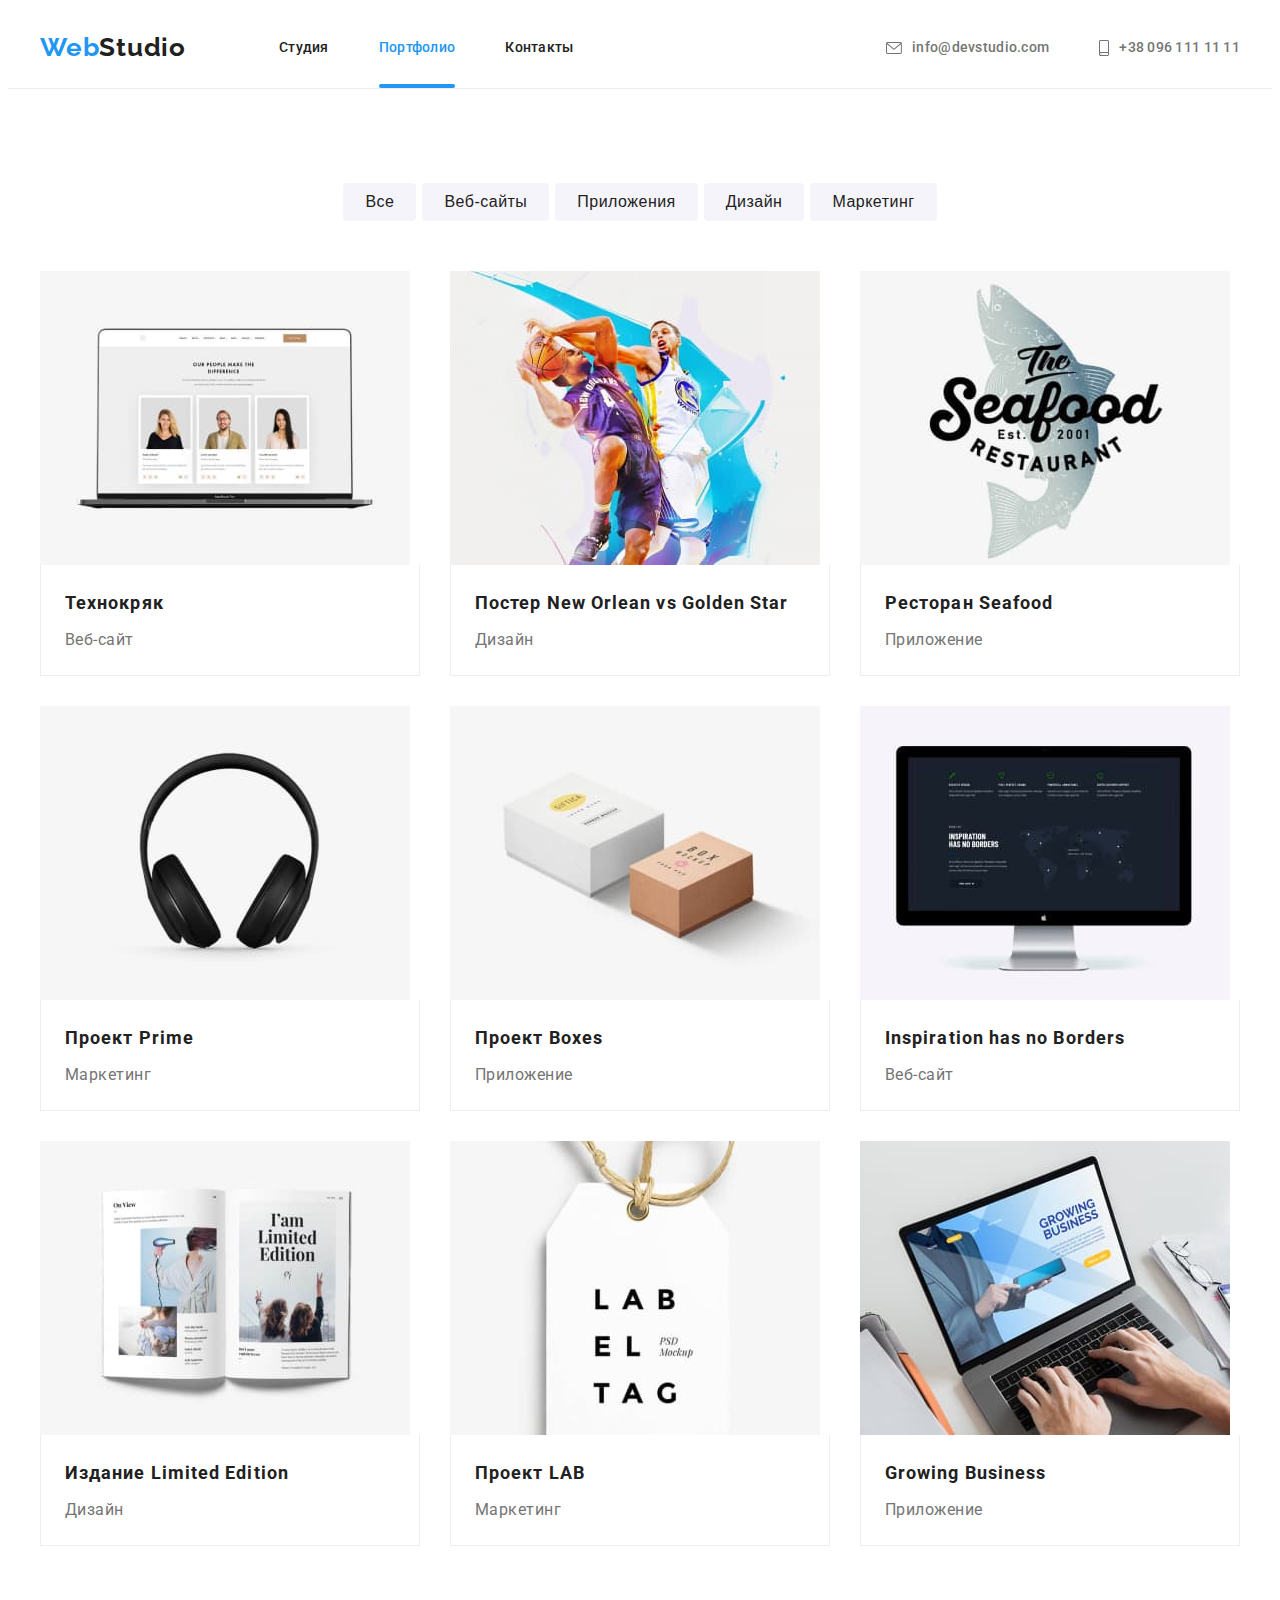
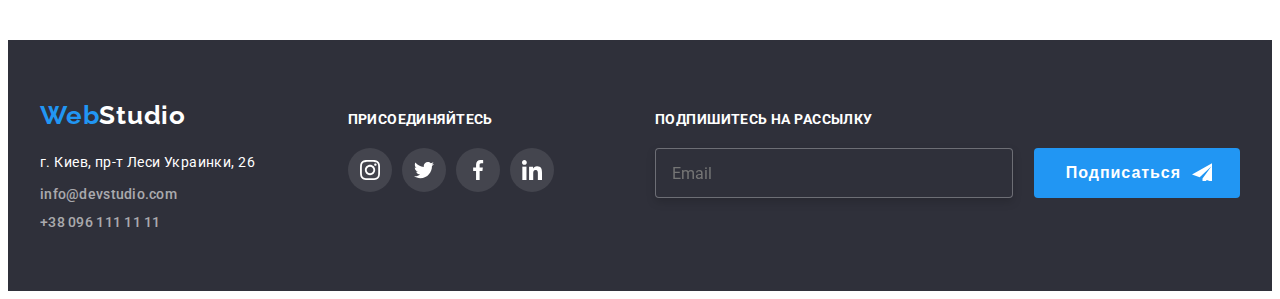
==== portfolio.html @ 610b0005 "создан репозиторий" ====
<!DOCTYPE html>
<html lang="ru">

<head>
  <meta charset="UTF-8" />
  <meta http-equiv="X-UA-Compatible" content="IE=edge" />
  <meta name="viewport" content="width=device-width, initial-scale=1.0" />
  <title>Портфолио</title>
  <link rel="stylesheet" href="https://cdnjs.cloudflare.com/ajax/libs/modern-normalize/1.1.0/modern-normalize.min.css"
    integrity="sha512-wpPYUAdjBVSE4KJnH1VR1HeZfpl1ub8YT/NKx4PuQ5NmX2tKuGu6U/JRp5y+Y8XG2tV+wKQpNHVUX03MfMFn9Q=="
    crossorigin="anonymous" referrerpolicy="no-referrer" />
  <link rel="preconnect" href="https://fonts.googleapis.com" />
  <link rel="preconnect" href="https://fonts.gstatic.com" crossorigin />
  <link href="https://fonts.googleapis.com/css2?family=Raleway:wght@700&family=Roboto:wght@400;500;700;900&display=swap"
    rel="stylesheet" />
  <link rel="stylesheet" href="./css/main.min.css" />
</head>

<body>
  <!--HEADER-->
  <header class="page-header">
    <div class="container header-container">
      <nav class="nav">
        <a class="head-logo link" href="./index.html">Web<span class="logo-black">Studio</span></a>
        <ul class="site-nav list">
          <li class="nav-item">
            <a class="nav-link link" href="./index.html">Студия</a>
          </li>
          <li class="nav-item">
            <a class="nav-link link current" href="./portfolio.html">Портфолио</a>
          </li>
          <li class="nav-item">
            <a class="nav-link link" href="">Контакты</a>
          </li>
        </ul>
      </nav>
      <ul class="adress-list list">
        <li class="adress-link-item">
          <a class="adress-link link" href="mailto:info@devstudio.com">
            <svg class="icon-envelope" width="16" height="12">
              <use href="./images/icons.svg#icon-envelope"></use>
            </svg>info@devstudio.com</a>
        </li>
        <li class="adress-link-item">
          <a class="adress-link link" href="tel:+380961111111"><svg class="icon-smartphone" width="10" height="16">
              <use href="./images/icons.svg#icon-smartphone"></use>
            </svg>+38 096 111 11 11</a>
        </li>
      </ul>
    </div>
  </header>
  <main>
    <section class="section-portfolio section">
      <div class="container">
        <h1 class="visually-hidden">Портфолио</h1>
        <ul class="filter-list list">
          <li class="fltr-btn-item"><button class="filter-button" type="button">Все</button></li>
          <li class="fltr-btn-item">
            <button class="filter-button" type="button">Веб-сайты</button>
          </li>
          <li class="fltr-btn-item">
            <button class="filter-button" type="button">Приложения</button>
          </li>
          <li class="fltr-btn-item">
            <button class="filter-button" type="button">Дизайн</button>
          </li>
          <li class="fltr-btn-item">
            <button class="filter-button" type="button">Маркетинг</button>
          </li>
        </ul>
        <ul class="portfolio-list list">
          <li class="port-item">
            <a class="link port-link" href="">
              <div class="card-fix">
                <img class="img-port img" src="./images/a8.jpg" alt="Ноутбук с членами команды"
                  width="370" height="294" />
                <div class="port-overlay">
                  <p class="overlay-text">Технокряк это современная площадка распространения коронавируса. Компании
                    используют эту платформу для цифрового шпионажа и атак на защищённые сервера конкурентов.</p>
                </div>
              </div>
              <div class="port-sub">
                <h2 class="title-port">Технокряк</h2>
                <p class="text-port">Веб-сайт</p>
              </div>
            </a>
          </li>
          <li class="port-item">
            <a class="link port-link" href="">
              <div class="card-fix">
                <img class="img-port img" src="./images/a9.jpg" alt="Постер" width="370" height="294" />
                <div class="port-overlay">
                  <p class="overlay-text">Технокряк это современная площадка распространения коронавируса. Компании
                    используют эту платформу для цифрового шпионажа и атак на защищённые сервера конкурентов.</p>
                </div></div>
              <div class="port-sub">
                <h2 class="title-port">Поcтер New Orlean vs Golden Star</h2>
                <p class="text-port">Дизайн</p>
              </div>
            </a>
          </li>
          <li class="port-item">
            <a class="link port-link" href="">
              <div class="card-fix"><img class="img-port img" src="./images/a10.jpg" alt="Приложение ресторана" width="370"
                  height="294" /><div class="port-overlay">
                    <p class="overlay-text">Технокряк это современная площадка распространения коронавируса. Компании
                      используют эту платформу для цифрового шпионажа и атак на защищённые сервера конкурентов.</p>
                  </div></div>
              <div class="port-sub">
                <h2 class="title-port">Ресторан Seafood</h2>
                <p class="text-port">Приложение</p>
              </div>
            </a>
          </li>
          <li class="port-item">
            <a class="link port-link" href="">
              <div class="card-fix"><img class="img-port img" src="./images/a11.jpg" alt="Изображение наушников" width="370"
                  height="294" /><div class="port-overlay">
                    <p class="overlay-text">Технокряк это современная площадка распространения коронавируса. Компании
                      используют эту платформу для цифрового шпионажа и атак на защищённые сервера конкурентов.</p>
                  </div></div>
              <div class="port-sub">
                <h2 class="title-port">Проект Prime</h2>
                <p class="text-port">Маркетинг</p>
              </div>
            </a>
          </li>
          <li class="port-item">
            <a class="link port-link" href="">
              <div class="card-fix"><img class="img-port img" src="./images/a12.jpg" alt="Оформление приложения" width="370"
                  height="294" /><div class="port-overlay">
                    <p class="overlay-text">Технокряк это современная площадка распространения коронавируса. Компании
                      используют эту платформу для цифрового шпионажа и атак на защищённые сервера конкурентов.</p>
                  </div></div>
              <div class="port-sub">
                <h2 class="title-port">Проект Boxes</h2>
                <p class="text-port">Приложение</p>
              </div>
            </a>
          </li>
          <li class="port-item">
            <a class="link port-link" href="">
              <div class="card-fix"><img class="img-port img" src="./images/a13.jpg" alt="Монитор с веб-сайтом компании"
                  width="370" height="294" /><div class="port-overlay">
                    <p class="overlay-text">Технокряк это современная площадка распространения коронавируса. Компании
                      используют эту платформу для цифрового шпионажа и атак на защищённые сервера конкурентов.</p>
                  </div></div>
              <div class="port-sub">
                <h2 class="title-port">Inspiration has no Borders</h2>
                <p class="text-port">Веб-сайт</p>
              </div>
            </a>
          </li>
          <li class="port-item">
            <a class="link port-link" href="">
              <div class="card-fix"><img class="img-port img" src="./images/a14.jpg" alt="Изображение дизайна книги" width="370"
                  height="294" /><div class="port-overlay">
                    <p class="overlay-text">Технокряк это современная площадка распространения коронавируса. Компании
                      используют эту платформу для цифрового шпионажа и атак на защищённые сервера конкурентов.</p>
                  </div></div>
              <div class="port-sub">
                <h2 class="title-port">Издание Limited Edition</h2>
                <p class="text-port">Дизайн</p>
              </div>
            </a>
          </li>
          <li class="port-item">
            <a class="link port-link" href="">
              <div class="card-fix"><img class="img-port img" src="./images/a15.jpg" alt="Бирка с логотипом" width="370"
                  height="294" /><div class="port-overlay">
                    <p class="overlay-text">Технокряк это современная площадка распространения коронавируса. Компании
                      используют эту платформу для цифрового шпионажа и атак на защищённые сервера конкурентов.</p>
                  </div></div>
              <div class="port-sub">
                <h2 class="title-port">Проект LAB</h2>
                <p class="text-port">Маркетинг</p>
              </div>
            </a>
          </li>
          <li class="port-item">
            <a class="link port-link" href="">
              <div class="card-fix"><img class="img-port img" src="./images/a16.jpg" alt="Ноутбук с веб-сайтом" width="370"
                  height="294" /><div class="port-overlay">
                    <p class="overlay-text">Технокряк это современная площадка распространения коронавируса. Компании
                      используют эту платформу для цифрового шпионажа и атак на защищённые сервера конкурентов.</p>
                  </div></div>
              <div class="port-sub">
                <h2 class="title-port">Growing Business</h2>
                <p class="text-port">Приложение</p>
              </div>
            </a>
          </li>
        </ul>
      </div>
    </section>
  </main>
  <!--FOOTER-->
  <footer class="page-footer">
    <div class="container">
    <div class="footer-flex">
      <div class="flex-half">
      <div class="logo-adress">
        <a class="foot-logo link" href="./index.html"
          >Web<span class="logo-white">Studio</span></a
        >
        <!--CONTACT INFORMATION-->
        <address class="contacts">
          <ul class="contact-list list">
            <li class="contact-item">
              <a href="" class="map-adress link">г. Киев, пр-т Леси Украинки, 26</a>
            </li>
            <li class="contact-item">
              <a class="contact-link link" href="mailto:info@devstudio.com">info@devstudio.com</a>
            </li>
            <li class="contact-item">
              <a class="contact-link link" href="tel:+380961111111">+38 096 111 11 11</a>
            </li>
          </ul>
        </address>
      </div>
      <div class="footer-soc-links">
        <b class="footer-soc-title">присоединяйтесь</b>
        <ul class="soc-links-list-foot list">
          <li class="soc-item-foot">
            <a href="" class="soc-link-foot">
              <svg class="soc-icon-foot" width="20" height="20">
                <use href="./images/icons.svg#icon-instagram"></use>
              </svg>
            </a>
          </li>
          <li class="soc-item-foot">
            <a href="" class="soc-link-foot">
              <svg class="soc-icon-foot" width="20" height="20">
                <use href="./images/icons.svg#icon-twitter"></use>
              </svg>
            </a>
          </li>
          <li class="soc-item-foot">
            <a href="" class="soc-link-foot">
              <svg class="soc-icon-foot" width="20" height="20">
                <use href="./images/icons.svg#icon-facebook"></use>
              </svg>
            </a>
          </li>
          <li class="soc-item-foot">
            <a href="" class="soc-link-foot">
              <svg class="soc-icon-foot" width="20" height="20">
                <use href="./images/icons.svg#icon-linkedin"></use>
              </svg>
            </a>
          </li>
        </ul>
      </div>
    </div>
      <div class="footer-form-sect">
        <p class="footer-form-title">подпишитесь на рассылку</p>
        <form class="footer-email-form">
          <input class="email-footer" type="text" name="email" placeholder="Email">
          <button class="email-submit-btn btn" name="email" type="submit">Подписаться</button>
        </form>
      </div>
    </div>
  </div></footer>
</body>

</html>
---- css/main.min.css ----
.visually-hidden{position:absolute !important;clip:rect(1px 1px 1px 1px);clip:rect(1px, 1px, 1px, 1px);padding:0 !important;border:0 !important;height:1px !important;width:1px !important;overflow:hidden}.btn{font-style:normal;font-weight:700;font-size:16px;line-height:1.88;letter-spacing:0.06em;color:#fff;background-color:#2196f3;cursor:pointer;border-radius:4px;padding:10px 32px;border:0px;transition:background-color 250ms cubic-bezier(0.4, 0, 0.2, 1)}.btn:hover,.btn:focus{background-color:#188CE8;color:#fff}.head-logo{font-family:Raleway;font-style:normal;font-weight:700;font-size:26px;line-height:31px;letter-spacing:0.03em;color:#2196f3;margin-right:93px}.logo-black{font-family:Raleway;font-style:normal;font-weight:700;font-size:26px;line-height:31px;letter-spacing:0.03em;color:#212121}.foot-logo{font-family:Raleway;font-style:normal;font-weight:700;font-size:26px;line-height:31px;letter-spacing:0.03em;color:#2196f3;display:inline-block;margin-bottom:20px}.logo-white{font-family:Raleway;font-style:normal;font-weight:700;font-size:26px;line-height:31px;letter-spacing:0.03em;color:#fff}.title{font-style:normal;font-weight:700;font-size:36px;line-height:1.17;text-align:center;letter-spacing:0.03em;color:#212121;margin-bottom:50px}.link{text-decoration:none}.list{list-style:none;margin:0;padding:0}.site-nav,.adress-list,.nav,.header-container{display:flex;align-items:center}.nav-item:not(:last-child){margin-right:50px}.adress-list{margin-left:auto}.nav-link{font-style:normal;font-weight:500;font-size:14px;line-height:1.14;letter-spacing:0.02em;color:#212121;position:relative;display:block;padding-bottom:32px;padding-top:32px;transition:color 250ms cubic-bezier(0.4, 0, 0.2, 1)}.nav-link:hover,.nav-link:focus{color:#2196f3}.nav-link.current{color:#2196f3}.current::after{position:absolute;width:100%;height:4px;border-radius:2px;content:'';background-color:#2196f3;bottom:-0.5px;left:0}.adress-link{font-style:normal;font-weight:500;font-size:14px;line-height:1.14;letter-spacing:0.02em;color:#757575;display:flex;align-items:center;transition:color 250ms cubic-bezier(0.4, 0, 0.2, 1)}.adress-link:hover,.adress-link:focus{color:#2196f3}.adress-link-item:not(:last-child){margin-right:50px}.icon-envelope{fill:currentColor;margin-right:10px}.icon-smartphone{fill:currentColor;margin-right:10px}.container{width:1200px;padding-left:15px;padding-right:15px;margin-left:auto;margin-right:auto}.section{padding-top:94px;padding-bottom:94px}body{color:#fff;font-family:"Roboto", sans-serif}img{display:block;height:auto;max-width:100%}h1,h2,h3,h4,h5,h6,p{margin-top:0;margin-bottom:0;padding-top:0;padding-bottom:0}.page-header{border-bottom:1px solid #ececec}.section-hero{background-color:#2f303a;background-image:linear-gradient(to right, rgba(47,48,58,0.4), rgba(47,48,58,0.4)),url(../images/hero-image.jpg);padding:200px 0;text-align:center;background-repeat:no-repeat;background-size:cover}.title-wrap{margin-left:auto;margin-right:auto;max-width:696px;min-height:200px}.headline{font-style:normal;font-weight:900;font-size:44px;line-height:1.36;text-align:center;letter-spacing:0.06em;text-transform:uppercase;color:#fff;margin-bottom:30px}.section-advantages{padding-top:94px;padding-bottom:47px}.advantage-item{margin-left:30px;margin-top:30px;flex-basis:calc((100% - 120px) / 4)}.advantage-item::before{display:inline-block;content:"";width:270px;height:120px;border-radius:4px;background-size:contain;background-repeat:no-repeat;background-position:center;margin-bottom:30px}.icon-antenna::before{background-image:url(../images/antenna.svg)}.icon-clock::before{background-image:url(../images/clock.svg)}.icon-diagram::before{background-image:url(../images/diagram.svg)}.icon-astronaut::before{background-image:url(../images/astronaut.svg)}.advantage-list{display:flex;margin-left:-30px;margin-top:-30px}.advantage-titles{font-style:normal;font-weight:700;font-size:14px;line-height:1.14;letter-spacing:0.03em;text-transform:uppercase;color:#212121;display:block;margin-bottom:10px}.advantage-text{font-style:normal;font-weight:400;font-size:14px;line-height:1.71;letter-spacing:0.03em;color:#757575}.section-gallery{padding-top:47px;padding-bottom:94px}.img-list{display:flex;margin-left:-30px;margin-top:-30px}.img-item{margin-left:30px;margin-top:30px;flex-basis:calc((100% - 90px) / 3);position:relative}.img-overlay{position:absolute;height:70px;width:100%;bottom:0;left:0;padding-top:27px;padding-bottom:27px;font-family:Roboto;font-style:normal;font-weight:700;font-size:14px;line-height:1.14;text-align:center;letter-spacing:0.03em;text-transform:uppercase;color:#fff;background-color:rgba(47,48,58,0.8)}.section-team{padding-bottom:94px;padding-top:94px;background-color:#f5f4fa}.soc-links-list{display:inline-flex;margin-top:16px}.soc-link{display:flex;justify-content:center;align-items:center;width:44px;height:44px;border-radius:50%;transition:background-color 250ms cubic-bezier(0.4, 0, 0.2, 1)}.soc-link:hover,.soc-link:focus{background-color:#2196f3}.soc-link:hover .soc-icon,.soc-link:focus .soc-icon{fill:#fff}.soc-icon{fill:#afb1b8;transition:fill 250ms cubic-bezier(0.4, 0, 0.2, 1)}.soc-item:not(:last-child){margin-right:10px}.team-list{display:flex;margin-left:-30px;margin-top:-30px}.team-item{background-color:#fff;margin-left:30px;margin-top:30px;flex-basis:calc((100% - 120px) / 4);box-shadow:0px 1px 3px rgba(0,0,0,0.12),0px 1px 1px rgba(0,0,0,0.14),0px 2px 1px rgba(0,0,0,0.2);border-radius:0px 0px 4px 4px}.team-sub{padding-left:auto;padding-right:auto;padding-top:30px;padding-bottom:30px;text-align:center}.team-name{font-style:normal;font-weight:500;font-size:16px;line-height:1.18;text-align:center;letter-spacing:0.03em;color:#212121}.team-pos{font-style:normal;font-weight:400;font-size:16px;line-height:1.19;text-align:center;letter-spacing:0.03em;color:#757575;margin-top:10px}.section-clients{padding-top:94px;padding-bottom:94px}.clients-list{display:flex;justify-content:space-between;margin-top:-30px;margin-left:-30px}.clients-item{flex-basis:calc((100% - 180px) / 6);margin-left:30px;margin-top:30px}.clients-link{color:#AFB1B8;display:flex;width:100%;height:92px;border:1px solid #AFB1B8;box-sizing:border-box;border-radius:4px;justify-content:center;align-items:center;text-decoration:none;transition:color 250ms cubic-bezier(0.4, 0, 0.2, 1),border 250ms cubic-bezier(0.4, 0, 0.2, 1)}.clients-link:hover,.clients-link:focus{color:#2196f3;border:1px solid #2196f3}.clients-link:hover .clients-icon .clients-link:focus .clients-icon{fill:currentColor}.clients-icon{display:inline-block;fill:currentColor;transition:fill 250ms cubic-bezier(0.4, 0, 0.2, 1)}.page-footer{padding-top:60px;padding-bottom:60px;background-color:#2f303a}.contact-item:not(:last-child){margin-bottom:9px}.contact-link{font-style:normal;font-weight:500;font-size:14px;line-height:1.14;letter-spacing:0.02em;color:rgba(255,255,255,0.6);text-decoration:none;display:inline-block;transition:color 250ms cubic-bezier(0.4, 0, 0.2, 1)}.contact-link:hover,.contact-link:focus{color:#2196f3}.footer-flex{display:flex;justify-content:space-between;align-items:baseline}.logo-adress{flex-basis:calc((100% - 30px) / 2)}.flex-half{align-items:baseline;flex-basis:calc((100% - 30px) / 2);display:flex;justify-content:space-between}.map-adress{font-family:Roboto;font-style:normal;font-weight:400;font-size:14px;line-height:1.71;letter-spacing:0.03em;color:#fff;display:inline-block}.footer-soc-title{display:flex;font-family:Roboto;font-style:normal;font-weight:700;font-size:14px;line-height:1.14;letter-spacing:0.03em;text-transform:uppercase;margin-bottom:20px;color:#fff}.footer-soc-links{flex-basis:calc((100% - 30px) / 2)}.soc-links-list-foot{display:inline-flex}.soc-link-foot{display:flex;justify-content:center;align-items:center;width:44px;height:44px;border-radius:50%;background-color:rgba(255,255,255,0.1);transition:background-color 250ms cubic-bezier(0.4, 0, 0.2, 1)}.soc-icon-foot{fill:#ffffff;transition:fill 250ms cubic-bezier(0.4, 0, 0.2, 1)}.soc-item-foot:not(:last-child){margin-right:10px}.soc-link-foot:hover,.soc-link-foot:focus{background-color:#2196f3}.soc-link-foot:hover .soc-icon,.soc-link-foot:focus .soc-icon{fill:#fff}.footer-form-sect{flex-basis:calc((100% - 30px) / 2);align-items:baseline;font-size:0}.footer-form-title{font-family:Roboto;font-style:normal;font-weight:bold;font-size:14px;line-height:1.14;letter-spacing:0.03em;text-transform:uppercase;color:#fff;margin-bottom:20px}.footer-email-form{justify-content:space-between;display:flex}.email-footer{background-color:#2F303A;border:1px solid rgba(255,255,255,0.3);box-sizing:border-box;filter:drop-shadow(0px 4px 4px rgba(0,0,0,0.15));border-radius:4px;height:50px;width:358px;padding-left:16px;padding-top:15px;padding-bottom:15px;vertical-align:middle;font-family:Roboto;font-weight:400;font-size:16px;line-height:1.25;color:rgba(255,255,255,0.6)}.email-footer:focus,.email-footer:hover{border:1px solid #2196f3;box-sizing:border-box;border-radius:4px}.email-submit-btn{margin-left:auto;position:relative;padding-right:59px;vertical-align:middle}.email-submit-btn:after{content:'';background-image:url(../images/send-form.svg);position:absolute;width:20px;height:20px;top:13px;right:28px}.title-port{font-style:normal;font-weight:700;font-size:18px;line-height:2;letter-spacing:0.06em;color:#212121}.filter-button{font-style:normal;font-weight:500;font-size:16px;line-height:1.63;text-align:center;letter-spacing:0.03em;background-color:#f5f4fa;color:#212121;border-radius:4px;cursor:pointer;border:0px;padding:6px 22px;display:inline-block;transition:color 250ms cubic-bezier(0.4, 0, 0.2, 1),background-color 250ms cubic-bezier(0.4, 0, 0.2, 1)}.filter-button:hover,.filter-button:focus{color:#fff;background:#2196f3}.filter-list{display:flex;justify-content:center;margin-bottom:50px}.fltr-btn-item{display:inline-block;justify-content:center}.fltr-btn-item:not(:first-child){margin-left:6px}.portfolio-list{display:flex;flex-wrap:wrap;margin-left:-30px;margin-top:-30px}.port-item{margin-left:30px;margin-top:30px;flex-basis:calc((100% - 90px) / 3)}.port-link{display:block;transition:box-shadow 250ms cubic-bezier(0.4, 0, 0.2, 1)}.port-link:hover .port-overlay,.port-link:focus .port-overlay{transform:translateY(0%)}.port-link:hover,.port-link:focus{box-shadow:0px 1px 1px rgba(0,0,0,0.12),0px 4px 4px rgba(0,0,0,0.06),1px 4px 6px rgba(0,0,0,0.16)}.port-sub{background-color:#fff;border-left:1px solid #eeeeee;border-right:1px solid #eeeeee;border-bottom:1px solid #eeeeee;box-sizing:border-box;padding-top:20px;padding-bottom:20px;padding-left:24px;padding-right:24px}.text-port{font-style:normal;font-weight:400;font-size:16px;line-height:1.88;letter-spacing:0.03em;color:#757575;margin-top:4px}.card-fix{position:relative;overflow:hidden}.port-overlay{display:block;position:absolute;height:100%;width:100%;top:0;left:0;background-color:rgba(33,150,243,0.9);padding-top:63px;padding-bottom:63px;padding-right:24px;padding-left:24px;transform:translateY(100%);transition:transform 250ms cubic-bezier(0.4, 0, 0.2, 1)}.overlay-text{font-family:Roboto;font-style:normal;font-weight:400;font-size:18px;line-height:1.56;letter-spacing:0.03em;color:#fff}.backdrop{position:fixed;top:0;left:0;width:100%;height:100%;background-color:rgba(0,0,0,0.2);opacity:1;transition:opacity 350ms cubic-bezier(0.4, 0, 0.2, 1)}.backdrop.is-hidden{opacity:0;pointer-events:none}.backdrop.is-hidden .modal{transform:translate(-50%, -50%) rotate(360deg)}.modal{height:581px;width:528px;background-color:#fff;position:absolute;top:50%;left:50%;transform:translate(-50%, -50%) rotate(0deg);transition:transform 300ms cubic-bezier(0.4, 0, 0.2, 1);padding:40px}.btn-close-modal{position:absolute;top:8px;right:8px;width:30px;height:30px;border-radius:50%;border:1px solid rgba(0,0,0,0.1);background-color:transparent;cursor:pointer;align-items:center;justify-content:center;display:flex}.btn-close-modal:hover .close-cross,.btn-close-modal:focus .close-cross{fill:#2196f3}.modal-headline{font-family:inherit;font-style:normal;font-weight:700;font-size:20px;line-height:1.15;text-align:center;letter-spacing:0.03em;color:#212121;margin-bottom:12px}.form-modal-all{display:flex;flex-direction:column}.modal-form-field{display:inline-block;font-family:Roboto;font-style:normal;font-weight:normal;font-size:12px;line-height:1.17;margin-bottom:10px;letter-spacing:0.01em;color:#757575}.modal-form-field-content{position:relative;margin-top:6px;display:block}.modal-form-input{width:100%;height:40px;padding-left:42px;border:1px solid rgba(33,33,33,0.2);box-sizing:border-box;border-radius:4px;transition:color 250ms cubic-bezier(0.4, 0, 0.2, 1)}.modal-form-input:focus{outline:none;border-color:#2196f3;transition:color 250ms cubic-bezier(0.4, 0, 0.2, 1)}.modal-form-input:focus:not(:placeholder-shown):invalid{border:1px solid #2196f3;box-sizing:border-box;border-radius:4px}.modal-form-icons{position:absolute;left:12px;top:11px;fill:#212121}.modal-form-input:focus+.modal-form-icons{fill:#2196f3;transition:color 250ms cubic-bezier(0.4, 0, 0.2, 1)}.form-textarea{margin-top:6px;width:100%;resize:none;height:120px;padding-top:6px;padding-left:16px;padding-right:16px;border:1px solid rgba(33,33,33,0.2);box-sizing:border-box;border-radius:4px}.form-textarea::placeholder{font-family:Roboto;font-style:normal;font-weight:normal;font-size:12px;line-height:14px;letter-spacing:0.01em;color:rgba(117,117,117,0.5)}.form-textarea:focus{outline:none;border-color:#2196f3}.modal-form-check-label{font-family:Roboto;font-style:normal;font-weight:normal;font-size:14px;line-height:1.71;letter-spacing:0.03em;padding-left:12px;color:#757575}.policy-link{color:#2196f3}.checkbox-wrap{display:block;margin-top:9px;position:relative;height:24px}.modal-form-check-label::before{display:inline-block;content:"";width:20px;height:20px;cursor:pointer;margin-right:10px;border:1px solid #303030;background:#fff;box-shadow:0px 1px 3px rgba(0,0,0,0.12),0px 1px 1px rgba(0,0,0,0.14),0px 2px 1px rgba(0,0,0,0.2);border-radius:4px;vertical-align:middle;transition:color 250ms cubic-bezier(0.4, 0, 0.2, 1)}.modal-form-check:checked+.modal-form-check-label::before{background-color:#2196f3;background-image:url(../images/check.svg);background-origin:border-box;background-size:contain;transition:color 250ms cubic-bezier(0.4, 0, 0.2, 1)}.modal-form-check:focus+.modal-form-check-label::before{outline:none;border-color:#2196f3}.modal-form-check:focus+.modal-form-check-label::before:focus+.modal-form-icons{fill:#2196f3}.form-button{margin-top:25px;display:inline-block;width:200px;height:50px;align-self:center;transition:color 250ms cubic-bezier(0.4, 0, 0.2, 1),background-color 250ms cubic-bezier(0.4, 0, 0.2, 1)}.form-button:hover,.form-button:focus{background-color:#188ce8;color:#fff}
/*# sourceMappingURL=main.min.css.map */
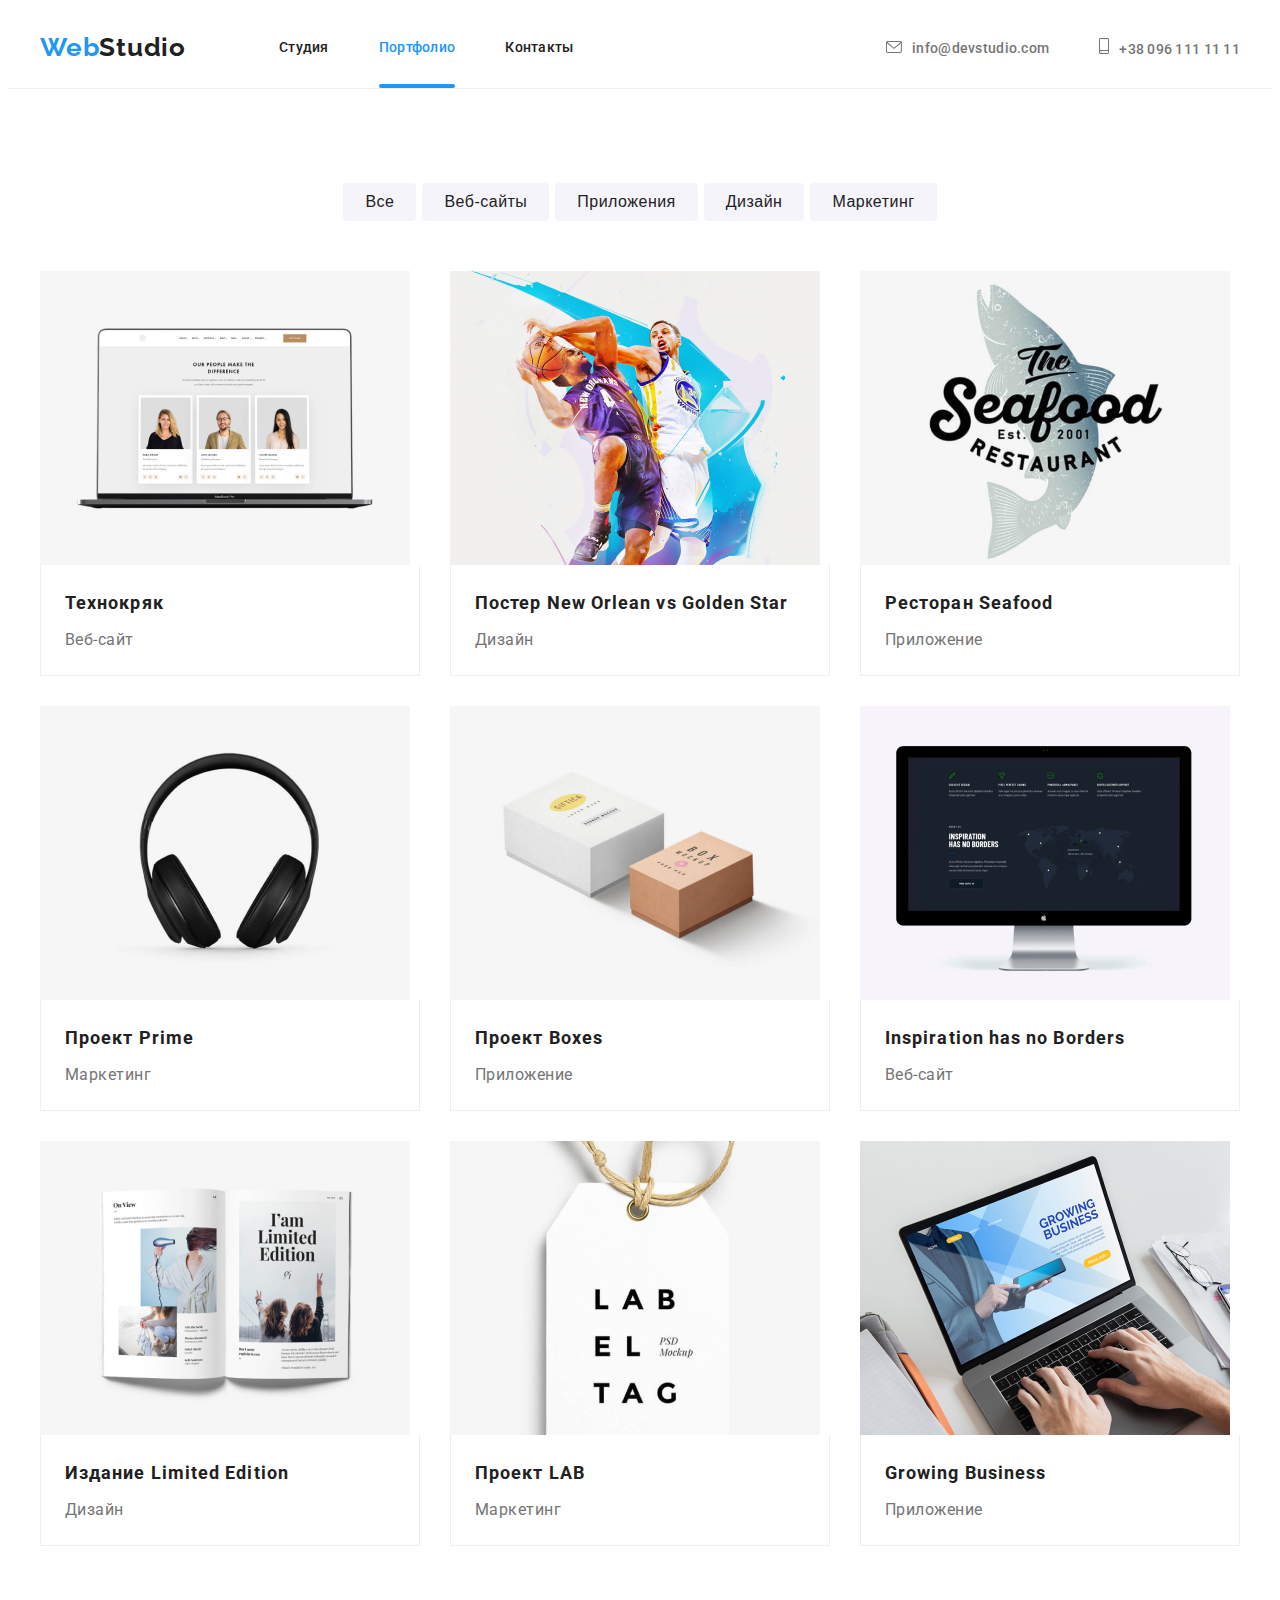
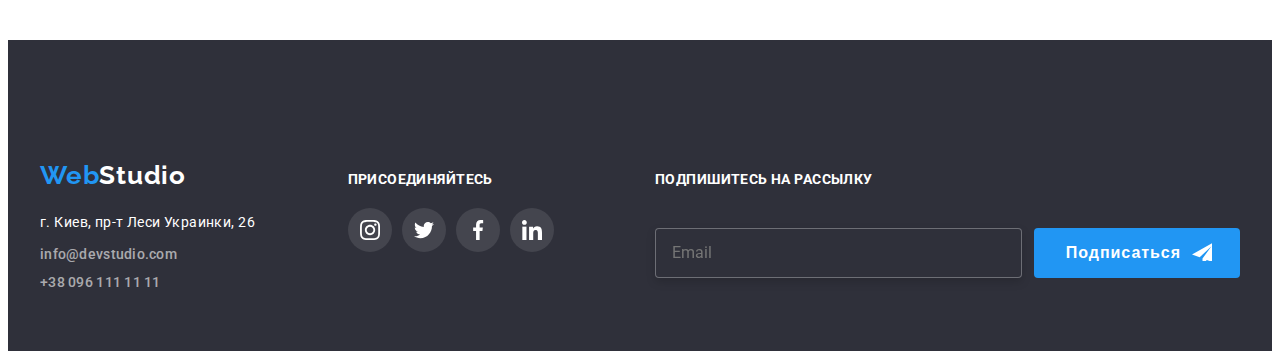
==== commit 3e4d8ade: "as" ====
--- a/portfolio.html
+++ b/portfolio.html
@@ -72,8 +72,11 @@
           <li class="port-item">
             <a class="link port-link" href="">
               <div class="card-fix">
-                <img class="img-port img" src="./images/a8.jpg" alt="Ноутбук с членами команды"
-                  width="370" height="294" />
+                <picture>
+                  <source srcset="./images/portfolio/pimg1.jpg 1x , ./images/portfolio/pimg1-2x.jpg 2x "  media="(min-width:1200px)">
+                  <source srcset="./images/portfolio/pimg1-tablet.jpg 1x , ./images/portfolio/pimg1-tablet2x.jpg 2x "  media="(min-width:768px)">
+                  <source srcset="./images/portfolio/pimg1-mobile.jpg 1x , ./images/portfolio/pimg1-mobile2x.jpg 2x ">
+                <img class="img-port img" src="./images/portfolio/pimg1-mobile.jpg" alt="Ноутбук с членами команды"/></picture>
                 <div class="port-overlay">
                   <p class="overlay-text">Технокряк это современная площадка распространения коронавируса. Компании
                     используют эту платформу для цифрового шпионажа и атак на защищённые сервера конкурентов.</p>
@@ -88,7 +91,11 @@
           <li class="port-item">
             <a class="link port-link" href="">
               <div class="card-fix">
-                <img class="img-port img" src="./images/a9.jpg" alt="Постер" width="370" height="294" />
+                <picture>
+                  <source srcset="./images/portfolio/pimg2.jpg 1x , ./images/portfolio/pimg2-2x.jpg 2x "  media="(min-width:1200px)">
+                  <source srcset="./images/portfolio/pimg2-tablet.jpg 1x , ./images/portfolio/pimg2-tablet2x.jpg 2x "  media="(min-width:768px)">
+                  <source srcset="./images/portfolio/pimg2-mobile.jpg 1x , ./images/portfolio/pimg2-mobile2x.jpg 2x ">
+                <img class="img-port img" src="./images/portfolio/pimg2-mobile.jpg" alt="Постер"/></picture>
                 <div class="port-overlay">
                   <p class="overlay-text">Технокряк это современная площадка распространения коронавируса. Компании
                     используют эту платформу для цифрового шпионажа и атак на защищённые сервера конкурентов.</p>
@@ -101,11 +108,18 @@
           </li>
           <li class="port-item">
             <a class="link port-link" href="">
-              <div class="card-fix"><img class="img-port img" src="./images/a10.jpg" alt="Приложение ресторана" width="370"
-                  height="294" /><div class="port-overlay">
-                    <p class="overlay-text">Технокряк это современная площадка распространения коронавируса. Компании
-                      используют эту платформу для цифрового шпионажа и атак на защищённые сервера конкурентов.</p>
-                  </div></div>
+              <div class="card-fix">
+                <picture>
+                  <source srcset="./images/portfolio/pimg3.jpg 1x , ./images/portfolio/pimg3-2x.jpg 2x "  media="(min-width:1200px)">
+                  <source srcset="./images/portfolio/pimg3-tablet.jpg 1x , ./images/portfolio/pimg3-tablet2x.jpg 2x "  media="(min-width:768px)">
+                  <source srcset="./images/portfolio/pimg3-mobile.jpg 1x , ./images/portfolio/pimg3-mobile2x.jpg 2x ">
+                  <img class="img-port img" src="./images/portfolio/pimg3-mobile.jpg" alt="Приложение ресторана"/>
+                </picture>
+                <div class="port-overlay">
+                    <p class="overlay-text">Технокряк это современная площадка распространения коронавируса. Компании
+                      используют эту платформу для цифрового шпионажа и атак на защищённые сервера конкурентов.</p>
+                    </div>
+              </div>
               <div class="port-sub">
                 <h2 class="title-port">Ресторан Seafood</h2>
                 <p class="text-port">Приложение</p>
@@ -114,8 +128,11 @@
           </li>
           <li class="port-item">
             <a class="link port-link" href="">
-              <div class="card-fix"><img class="img-port img" src="./images/a11.jpg" alt="Изображение наушников" width="370"
-                  height="294" /><div class="port-overlay">
+              <div class="card-fix"><picture>
+                <source srcset="./images/portfolio/pimg4.jpg 1x , ./images/portfolio/pimg4-2x.jpg 2x "  media="(min-width:1200px)">
+                <source srcset="./images/portfolio/pimg4-tablet.jpg 1x , ./images/portfolio/pimg4-tablet2x.jpg 2x "  media="(min-width:768px)">
+                <source srcset="./images/portfolio/pimg4-mobile.jpg 1x , ./images/portfolio/pimg4-mobile2x.jpg 2x ">
+                <img class="img-port img" src="./portfolio/pimg4-mobile.jpg" alt="Изображение наушников"/></picture><div class="port-overlay">
                     <p class="overlay-text">Технокряк это современная площадка распространения коронавируса. Компании
                       используют эту платформу для цифрового шпионажа и атак на защищённые сервера конкурентов.</p>
                   </div></div>
@@ -127,8 +144,12 @@
           </li>
           <li class="port-item">
             <a class="link port-link" href="">
-              <div class="card-fix"><img class="img-port img" src="./images/a12.jpg" alt="Оформление приложения" width="370"
-                  height="294" /><div class="port-overlay">
+              <div class="card-fix">
+                <picture>
+                  <source srcset="./images/portfolio/pimg5.jpg 1x , ./images/portfolio/pimg5-2x.jpg 2x "  media="(min-width:1200px)">
+                <source srcset="./images/portfolio/pimg5-tablet.jpg 1x , ./images/portfolio/pimg5-tablet2x.jpg 2x "  media="(min-width:768px)">
+                <source srcset="./images/portfolio/pimg5-mobile.jpg 1x , ./images/portfolio/pimg5-mobile2x.jpg 2x ">
+                <img class="img-port img" src="./images/portfolio/pimg5-mobile.jpg" alt="Оформление приложения"/></picture><div class="port-overlay">
                     <p class="overlay-text">Технокряк это современная площадка распространения коронавируса. Компании
                       используют эту платформу для цифрового шпионажа и атак на защищённые сервера конкурентов.</p>
                   </div></div>
@@ -140,9 +161,11 @@
           </li>
           <li class="port-item">
             <a class="link port-link" href="">
-              <div class="card-fix"><img class="img-port img" src="./images/a13.jpg" alt="Монитор с веб-сайтом компании"
-                  width="370" height="294" /><div class="port-overlay">
-                    <p class="overlay-text">Технокряк это современная площадка распространения коронавируса. Компании
+              <div class="card-fix"><picture>
+                <source srcset="./images/portfolio/pimg6.jpg 1x , ./images/portfolio/pimg6-2x.jpg 2x "  media="(min-width:1200px)">
+                <source srcset="./images/portfolio/pimg6-tablet.jpg 1x , ./images/portfolio/pimg6-tablet2x.jpg 2x "  media="(min-width:768px)">
+                <source srcset="./images/portfolio/pimg6-mobile.jpg 1x , ./images/portfolio/pimg6-mobile2x.jpg 2x "><img class="img-port img" src="./images/portfolio/pimg6-mobile.jpg" alt="Монитор с веб-сайтом компании"/><div class="port-overlay">
+                    </picture><p class="overlay-text">Технокряк это современная площадка распространения коронавируса. Компании
                       используют эту платформу для цифрового шпионажа и атак на защищённые сервера конкурентов.</p>
                   </div></div>
               <div class="port-sub">
@@ -153,8 +176,10 @@
           </li>
           <li class="port-item">
             <a class="link port-link" href="">
-              <div class="card-fix"><img class="img-port img" src="./images/a14.jpg" alt="Изображение дизайна книги" width="370"
-                  height="294" /><div class="port-overlay">
+              <div class="card-fix"><picture>
+                <source srcset="./images/portfolio/pimg7.jpg 1x , ./images/portfolio/pimg7-2x.jpg 2x "  media="(min-width:1200px)">
+                <source srcset="./images/portfolio/pimg7-tablet.jpg 1x , ./images/portfolio/pimg7-tablet2x.jpg 2x "  media="(min-width:768px)">
+                <source srcset="./images/portfolio/pimg7-mobile.jpg 1x , ./images/portfolio/pimg7-mobile2x.jpg 2x "><img class="img-port img" src="./images/portfolio/pimg7-mobile.jpg" alt="Изображение дизайна книги"/></picture><div class="port-overlay">
                     <p class="overlay-text">Технокряк это современная площадка распространения коронавируса. Компании
                       используют эту платформу для цифрового шпионажа и атак на защищённые сервера конкурентов.</p>
                   </div></div>
@@ -166,8 +191,10 @@
           </li>
           <li class="port-item">
             <a class="link port-link" href="">
-              <div class="card-fix"><img class="img-port img" src="./images/a15.jpg" alt="Бирка с логотипом" width="370"
-                  height="294" /><div class="port-overlay">
+              <div class="card-fix"><picture>
+                <source srcset="./images/portfolio/pimg8.jpg 1x , ./images/portfolio/pimg8-2x.jpg 2x "  media="(min-width:1200px)">
+                <source srcset="./images/portfolio/pimg8-tablet.jpg 1x , ./images/portfolio/pimg8-tablet2x.jpg 2x "  media="(min-width:768px)">
+                <source srcset="./images/portfolio/pimg8-mobile.jpg 1x , ./images/portfolio/pimg8-mobile2x.jpg 2x "><img class="img-port img" src="./images/portfolio/pimg8-mobile.jpg" alt="Бирка с логотипом" /></picture><div class="port-overlay">
                     <p class="overlay-text">Технокряк это современная площадка распространения коронавируса. Компании
                       используют эту платформу для цифрового шпионажа и атак на защищённые сервера конкурентов.</p>
                   </div></div>
@@ -179,8 +206,10 @@
           </li>
           <li class="port-item">
             <a class="link port-link" href="">
-              <div class="card-fix"><img class="img-port img" src="./images/a16.jpg" alt="Ноутбук с веб-сайтом" width="370"
-                  height="294" /><div class="port-overlay">
+              <div class="card-fix"><picture>
+                <source srcset="./images/portfolio/pimg9.jpg 1x , ./images/portfolio/pimg9-2x.jpg 2x "  media="(min-width:1200px)">
+                <source srcset="./images/portfolio/pimg9-tablet.jpg 1x , ./images/portfolio/pimg9-tablet2x.jpg 2x "  media="(min-width:768px)">
+                <source srcset="./images/portfolio/pimg9-mobile.jpg 1x , ./images/portfolio/pimg9-mobile2x.jpg 2x "><img class="img-port img" src="./images/portfolio/pimg9-mobile.jpg" alt="Ноутбук с веб-сайтом"/></picture><div class="port-overlay">
                     <p class="overlay-text">Технокряк это современная площадка распространения коронавируса. Компании
                       используют эту платформу для цифрового шпионажа и атак на защищённые сервера конкурентов.</p>
                   </div></div>
--- a/css/main.min.css
+++ b/css/main.min.css
@@ -1,2 +1,2 @@
-.visually-hidden{position:absolute !important;clip:rect(1px 1px 1px 1px);clip:rect(1px, 1px, 1px, 1px);padding:0 !important;border:0 !important;height:1px !important;width:1px !important;overflow:hidden}.btn{font-style:normal;font-weight:700;font-size:16px;line-height:1.88;letter-spacing:0.06em;color:#fff;background-color:#2196f3;cursor:pointer;border-radius:4px;padding:10px 32px;border:0px;transition:background-color 250ms cubic-bezier(0.4, 0, 0.2, 1)}.btn:hover,.btn:focus{background-color:#188CE8;color:#fff}.head-logo{font-family:Raleway;font-style:normal;font-weight:700;font-size:26px;line-height:31px;letter-spacing:0.03em;color:#2196f3;margin-right:93px}.logo-black{font-family:Raleway;font-style:normal;font-weight:700;font-size:26px;line-height:31px;letter-spacing:0.03em;color:#212121}.foot-logo{font-family:Raleway;font-style:normal;font-weight:700;font-size:26px;line-height:31px;letter-spacing:0.03em;color:#2196f3;display:inline-block;margin-bottom:20px}.logo-white{font-family:Raleway;font-style:normal;font-weight:700;font-size:26px;line-height:31px;letter-spacing:0.03em;color:#fff}.title{font-style:normal;font-weight:700;font-size:36px;line-height:1.17;text-align:center;letter-spacing:0.03em;color:#212121;margin-bottom:50px}.link{text-decoration:none}.list{list-style:none;margin:0;padding:0}.site-nav,.adress-list,.nav,.header-container{display:flex;align-items:center}.nav-item:not(:last-child){margin-right:50px}.adress-list{margin-left:auto}.nav-link{font-style:normal;font-weight:500;font-size:14px;line-height:1.14;letter-spacing:0.02em;color:#212121;position:relative;display:block;padding-bottom:32px;padding-top:32px;transition:color 250ms cubic-bezier(0.4, 0, 0.2, 1)}.nav-link:hover,.nav-link:focus{color:#2196f3}.nav-link.current{color:#2196f3}.current::after{position:absolute;width:100%;height:4px;border-radius:2px;content:'';background-color:#2196f3;bottom:-0.5px;left:0}.adress-link{font-style:normal;font-weight:500;font-size:14px;line-height:1.14;letter-spacing:0.02em;color:#757575;display:flex;align-items:center;transition:color 250ms cubic-bezier(0.4, 0, 0.2, 1)}.adress-link:hover,.adress-link:focus{color:#2196f3}.adress-link-item:not(:last-child){margin-right:50px}.icon-envelope{fill:currentColor;margin-right:10px}.icon-smartphone{fill:currentColor;margin-right:10px}.container{width:1200px;padding-left:15px;padding-right:15px;margin-left:auto;margin-right:auto}.section{padding-top:94px;padding-bottom:94px}body{color:#fff;font-family:"Roboto", sans-serif}img{display:block;height:auto;max-width:100%}h1,h2,h3,h4,h5,h6,p{margin-top:0;margin-bottom:0;padding-top:0;padding-bottom:0}.page-header{border-bottom:1px solid #ececec}.section-hero{background-color:#2f303a;background-image:linear-gradient(to right, rgba(47,48,58,0.4), rgba(47,48,58,0.4)),url(../images/hero-image.jpg);padding:200px 0;text-align:center;background-repeat:no-repeat;background-size:cover}.title-wrap{margin-left:auto;margin-right:auto;max-width:696px;min-height:200px}.headline{font-style:normal;font-weight:900;font-size:44px;line-height:1.36;text-align:center;letter-spacing:0.06em;text-transform:uppercase;color:#fff;margin-bottom:30px}.section-advantages{padding-top:94px;padding-bottom:47px}.advantage-item{margin-left:30px;margin-top:30px;flex-basis:calc((100% - 120px) / 4)}.advantage-item::before{display:inline-block;content:"";width:270px;height:120px;border-radius:4px;background-size:contain;background-repeat:no-repeat;background-position:center;margin-bottom:30px}.icon-antenna::before{background-image:url(../images/antenna.svg)}.icon-clock::before{background-image:url(../images/clock.svg)}.icon-diagram::before{background-image:url(../images/diagram.svg)}.icon-astronaut::before{background-image:url(../images/astronaut.svg)}.advantage-list{display:flex;margin-left:-30px;margin-top:-30px}.advantage-titles{font-style:normal;font-weight:700;font-size:14px;line-height:1.14;letter-spacing:0.03em;text-transform:uppercase;color:#212121;display:block;margin-bottom:10px}.advantage-text{font-style:normal;font-weight:400;font-size:14px;line-height:1.71;letter-spacing:0.03em;color:#757575}.section-gallery{padding-top:47px;padding-bottom:94px}.img-list{display:flex;margin-left:-30px;margin-top:-30px}.img-item{margin-left:30px;margin-top:30px;flex-basis:calc((100% - 90px) / 3);position:relative}.img-overlay{position:absolute;height:70px;width:100%;bottom:0;left:0;padding-top:27px;padding-bottom:27px;font-family:Roboto;font-style:normal;font-weight:700;font-size:14px;line-height:1.14;text-align:center;letter-spacing:0.03em;text-transform:uppercase;color:#fff;background-color:rgba(47,48,58,0.8)}.section-team{padding-bottom:94px;padding-top:94px;background-color:#f5f4fa}.soc-links-list{display:inline-flex;margin-top:16px}.soc-link{display:flex;justify-content:center;align-items:center;width:44px;height:44px;border-radius:50%;transition:background-color 250ms cubic-bezier(0.4, 0, 0.2, 1)}.soc-link:hover,.soc-link:focus{background-color:#2196f3}.soc-link:hover .soc-icon,.soc-link:focus .soc-icon{fill:#fff}.soc-icon{fill:#afb1b8;transition:fill 250ms cubic-bezier(0.4, 0, 0.2, 1)}.soc-item:not(:last-child){margin-right:10px}.team-list{display:flex;margin-left:-30px;margin-top:-30px}.team-item{background-color:#fff;margin-left:30px;margin-top:30px;flex-basis:calc((100% - 120px) / 4);box-shadow:0px 1px 3px rgba(0,0,0,0.12),0px 1px 1px rgba(0,0,0,0.14),0px 2px 1px rgba(0,0,0,0.2);border-radius:0px 0px 4px 4px}.team-sub{padding-left:auto;padding-right:auto;padding-top:30px;padding-bottom:30px;text-align:center}.team-name{font-style:normal;font-weight:500;font-size:16px;line-height:1.18;text-align:center;letter-spacing:0.03em;color:#212121}.team-pos{font-style:normal;font-weight:400;font-size:16px;line-height:1.19;text-align:center;letter-spacing:0.03em;color:#757575;margin-top:10px}.section-clients{padding-top:94px;padding-bottom:94px}.clients-list{display:flex;justify-content:space-between;margin-top:-30px;margin-left:-30px}.clients-item{flex-basis:calc((100% - 180px) / 6);margin-left:30px;margin-top:30px}.clients-link{color:#AFB1B8;display:flex;width:100%;height:92px;border:1px solid #AFB1B8;box-sizing:border-box;border-radius:4px;justify-content:center;align-items:center;text-decoration:none;transition:color 250ms cubic-bezier(0.4, 0, 0.2, 1),border 250ms cubic-bezier(0.4, 0, 0.2, 1)}.clients-link:hover,.clients-link:focus{color:#2196f3;border:1px solid #2196f3}.clients-link:hover .clients-icon .clients-link:focus .clients-icon{fill:currentColor}.clients-icon{display:inline-block;fill:currentColor;transition:fill 250ms cubic-bezier(0.4, 0, 0.2, 1)}.page-footer{padding-top:60px;padding-bottom:60px;background-color:#2f303a}.contact-item:not(:last-child){margin-bottom:9px}.contact-link{font-style:normal;font-weight:500;font-size:14px;line-height:1.14;letter-spacing:0.02em;color:rgba(255,255,255,0.6);text-decoration:none;display:inline-block;transition:color 250ms cubic-bezier(0.4, 0, 0.2, 1)}.contact-link:hover,.contact-link:focus{color:#2196f3}.footer-flex{display:flex;justify-content:space-between;align-items:baseline}.logo-adress{flex-basis:calc((100% - 30px) / 2)}.flex-half{align-items:baseline;flex-basis:calc((100% - 30px) / 2);display:flex;justify-content:space-between}.map-adress{font-family:Roboto;font-style:normal;font-weight:400;font-size:14px;line-height:1.71;letter-spacing:0.03em;color:#fff;display:inline-block}.footer-soc-title{display:flex;font-family:Roboto;font-style:normal;font-weight:700;font-size:14px;line-height:1.14;letter-spacing:0.03em;text-transform:uppercase;margin-bottom:20px;color:#fff}.footer-soc-links{flex-basis:calc((100% - 30px) / 2)}.soc-links-list-foot{display:inline-flex}.soc-link-foot{display:flex;justify-content:center;align-items:center;width:44px;height:44px;border-radius:50%;background-color:rgba(255,255,255,0.1);transition:background-color 250ms cubic-bezier(0.4, 0, 0.2, 1)}.soc-icon-foot{fill:#ffffff;transition:fill 250ms cubic-bezier(0.4, 0, 0.2, 1)}.soc-item-foot:not(:last-child){margin-right:10px}.soc-link-foot:hover,.soc-link-foot:focus{background-color:#2196f3}.soc-link-foot:hover .soc-icon,.soc-link-foot:focus .soc-icon{fill:#fff}.footer-form-sect{flex-basis:calc((100% - 30px) / 2);align-items:baseline;font-size:0}.footer-form-title{font-family:Roboto;font-style:normal;font-weight:bold;font-size:14px;line-height:1.14;letter-spacing:0.03em;text-transform:uppercase;color:#fff;margin-bottom:20px}.footer-email-form{justify-content:space-between;display:flex}.email-footer{background-color:#2F303A;border:1px solid rgba(255,255,255,0.3);box-sizing:border-box;filter:drop-shadow(0px 4px 4px rgba(0,0,0,0.15));border-radius:4px;height:50px;width:358px;padding-left:16px;padding-top:15px;padding-bottom:15px;vertical-align:middle;font-family:Roboto;font-weight:400;font-size:16px;line-height:1.25;color:rgba(255,255,255,0.6)}.email-footer:focus,.email-footer:hover{border:1px solid #2196f3;box-sizing:border-box;border-radius:4px}.email-submit-btn{margin-left:auto;position:relative;padding-right:59px;vertical-align:middle}.email-submit-btn:after{content:'';background-image:url(../images/send-form.svg);position:absolute;width:20px;height:20px;top:13px;right:28px}.title-port{font-style:normal;font-weight:700;font-size:18px;line-height:2;letter-spacing:0.06em;color:#212121}.filter-button{font-style:normal;font-weight:500;font-size:16px;line-height:1.63;text-align:center;letter-spacing:0.03em;background-color:#f5f4fa;color:#212121;border-radius:4px;cursor:pointer;border:0px;padding:6px 22px;display:inline-block;transition:color 250ms cubic-bezier(0.4, 0, 0.2, 1),background-color 250ms cubic-bezier(0.4, 0, 0.2, 1)}.filter-button:hover,.filter-button:focus{color:#fff;background:#2196f3}.filter-list{display:flex;justify-content:center;margin-bottom:50px}.fltr-btn-item{display:inline-block;justify-content:center}.fltr-btn-item:not(:first-child){margin-left:6px}.portfolio-list{display:flex;flex-wrap:wrap;margin-left:-30px;margin-top:-30px}.port-item{margin-left:30px;margin-top:30px;flex-basis:calc((100% - 90px) / 3)}.port-link{display:block;transition:box-shadow 250ms cubic-bezier(0.4, 0, 0.2, 1)}.port-link:hover .port-overlay,.port-link:focus .port-overlay{transform:translateY(0%)}.port-link:hover,.port-link:focus{box-shadow:0px 1px 1px rgba(0,0,0,0.12),0px 4px 4px rgba(0,0,0,0.06),1px 4px 6px rgba(0,0,0,0.16)}.port-sub{background-color:#fff;border-left:1px solid #eeeeee;border-right:1px solid #eeeeee;border-bottom:1px solid #eeeeee;box-sizing:border-box;padding-top:20px;padding-bottom:20px;padding-left:24px;padding-right:24px}.text-port{font-style:normal;font-weight:400;font-size:16px;line-height:1.88;letter-spacing:0.03em;color:#757575;margin-top:4px}.card-fix{position:relative;overflow:hidden}.port-overlay{display:block;position:absolute;height:100%;width:100%;top:0;left:0;background-color:rgba(33,150,243,0.9);padding-top:63px;padding-bottom:63px;padding-right:24px;padding-left:24px;transform:translateY(100%);transition:transform 250ms cubic-bezier(0.4, 0, 0.2, 1)}.overlay-text{font-family:Roboto;font-style:normal;font-weight:400;font-size:18px;line-height:1.56;letter-spacing:0.03em;color:#fff}.backdrop{position:fixed;top:0;left:0;width:100%;height:100%;background-color:rgba(0,0,0,0.2);opacity:1;transition:opacity 350ms cubic-bezier(0.4, 0, 0.2, 1)}.backdrop.is-hidden{opacity:0;pointer-events:none}.backdrop.is-hidden .modal{transform:translate(-50%, -50%) rotate(360deg)}.modal{height:581px;width:528px;background-color:#fff;position:absolute;top:50%;left:50%;transform:translate(-50%, -50%) rotate(0deg);transition:transform 300ms cubic-bezier(0.4, 0, 0.2, 1);padding:40px}.btn-close-modal{position:absolute;top:8px;right:8px;width:30px;height:30px;border-radius:50%;border:1px solid rgba(0,0,0,0.1);background-color:transparent;cursor:pointer;align-items:center;justify-content:center;display:flex}.btn-close-modal:hover .close-cross,.btn-close-modal:focus .close-cross{fill:#2196f3}.modal-headline{font-family:inherit;font-style:normal;font-weight:700;font-size:20px;line-height:1.15;text-align:center;letter-spacing:0.03em;color:#212121;margin-bottom:12px}.form-modal-all{display:flex;flex-direction:column}.modal-form-field{display:inline-block;font-family:Roboto;font-style:normal;font-weight:normal;font-size:12px;line-height:1.17;margin-bottom:10px;letter-spacing:0.01em;color:#757575}.modal-form-field-content{position:relative;margin-top:6px;display:block}.modal-form-input{width:100%;height:40px;padding-left:42px;border:1px solid rgba(33,33,33,0.2);box-sizing:border-box;border-radius:4px;transition:color 250ms cubic-bezier(0.4, 0, 0.2, 1)}.modal-form-input:focus{outline:none;border-color:#2196f3;transition:color 250ms cubic-bezier(0.4, 0, 0.2, 1)}.modal-form-input:focus:not(:placeholder-shown):invalid{border:1px solid #2196f3;box-sizing:border-box;border-radius:4px}.modal-form-icons{position:absolute;left:12px;top:11px;fill:#212121}.modal-form-input:focus+.modal-form-icons{fill:#2196f3;transition:color 250ms cubic-bezier(0.4, 0, 0.2, 1)}.form-textarea{margin-top:6px;width:100%;resize:none;height:120px;padding-top:6px;padding-left:16px;padding-right:16px;border:1px solid rgba(33,33,33,0.2);box-sizing:border-box;border-radius:4px}.form-textarea::placeholder{font-family:Roboto;font-style:normal;font-weight:normal;font-size:12px;line-height:14px;letter-spacing:0.01em;color:rgba(117,117,117,0.5)}.form-textarea:focus{outline:none;border-color:#2196f3}.modal-form-check-label{font-family:Roboto;font-style:normal;font-weight:normal;font-size:14px;line-height:1.71;letter-spacing:0.03em;padding-left:12px;color:#757575}.policy-link{color:#2196f3}.checkbox-wrap{display:block;margin-top:9px;position:relative;height:24px}.modal-form-check-label::before{display:inline-block;content:"";width:20px;height:20px;cursor:pointer;margin-right:10px;border:1px solid #303030;background:#fff;box-shadow:0px 1px 3px rgba(0,0,0,0.12),0px 1px 1px rgba(0,0,0,0.14),0px 2px 1px rgba(0,0,0,0.2);border-radius:4px;vertical-align:middle;transition:color 250ms cubic-bezier(0.4, 0, 0.2, 1)}.modal-form-check:checked+.modal-form-check-label::before{background-color:#2196f3;background-image:url(../images/check.svg);background-origin:border-box;background-size:contain;transition:color 250ms cubic-bezier(0.4, 0, 0.2, 1)}.modal-form-check:focus+.modal-form-check-label::before{outline:none;border-color:#2196f3}.modal-form-check:focus+.modal-form-check-label::before:focus+.modal-form-icons{fill:#2196f3}.form-button{margin-top:25px;display:inline-block;width:200px;height:50px;align-self:center;transition:color 250ms cubic-bezier(0.4, 0, 0.2, 1),background-color 250ms cubic-bezier(0.4, 0, 0.2, 1)}.form-button:hover,.form-button:focus{background-color:#188ce8;color:#fff}
+.visually-hidden{position:absolute !important;clip:rect(1px 1px 1px 1px);clip:rect(1px, 1px, 1px, 1px);padding:0 !important;border:0 !important;height:1px !important;width:1px !important;overflow:hidden}.btn{font-style:normal;font-weight:700;font-size:16px;line-height:1.88;letter-spacing:0.06em;color:#fff;background-color:#2196f3;cursor:pointer;border-radius:4px;padding:10px 32px;border:0px;transition:background-color 250ms cubic-bezier(0.4, 0, 0.2, 1)}.btn:hover,.btn:focus{background-color:#188CE8;color:#fff}.head-logo{font-family:Raleway;font-style:normal;font-weight:700;font-size:26px;line-height:31px;letter-spacing:0.03em;color:#2196f3;margin-right:93px}.logo-black{font-family:Raleway;font-style:normal;font-weight:700;font-size:26px;line-height:31px;letter-spacing:0.03em;color:#212121}.foot-logo{font-family:Raleway;font-style:normal;font-weight:700;font-size:26px;line-height:31px;letter-spacing:0.03em;color:#2196f3;display:inline-block;margin-bottom:20px}@media screen and (max-width: 767px){.foot-logo{align-self:center}}.logo-white{font-family:Raleway;font-style:normal;font-weight:700;font-size:26px;line-height:31px;letter-spacing:0.03em;color:#fff}.title{font-style:normal;font-weight:700;font-size:36px;line-height:1.17;text-align:center;letter-spacing:0.03em;color:#212121;margin-bottom:50px}.link{text-decoration:none}.list{list-style:none;margin:0;padding:0}.site-nav,.adress-list,.nav,.header-container{display:flex;align-items:center}@media screen and (max-width: 767px){.site-nav,.adress-list{display:none}}.nav-item:not(:last-child){margin-right:50px}.adress-list{margin-left:auto}.nav-link{font-style:normal;font-weight:500;font-size:14px;line-height:1.14;letter-spacing:0.02em;color:#212121;position:relative;display:block;padding-bottom:32px;padding-top:32px;transition:color 250ms cubic-bezier(0.4, 0, 0.2, 1)}.nav-link:hover,.nav-link:focus{color:#2196f3}.nav-link.current{color:#2196f3}.current::after{position:absolute;width:100%;height:4px;border-radius:2px;content:'';background-color:#2196f3;bottom:-0.5px;left:0}.adress-link{font-style:normal;font-weight:500;font-size:14px;line-height:1.14;letter-spacing:0.02em;color:#757575;align-items:center;transition:color 250ms cubic-bezier(0.4, 0, 0.2, 1)}@media screen and (min-width: 768px) and (max-width: 1199px){.adress-link{font-size:12px;line-height:1.17}}.adress-link:hover,.adress-link:focus{color:#2196f3}.adress-link-item:not(:last-child){margin-right:50px}@media screen and (min-width: 768px) and (max-width: 1199px){.adress-link-item:not(:last-child){margin:0}}.icon-envelope{fill:currentColor;margin-right:10px}.icon-smartphone{fill:currentColor;margin-right:10px}@media screen and (max-width: 767px){.adress-list{display:none}}@media screen and (min-width: 768px){.adress-list{margin-left:auto;display:flex;flex-direction:column;align-items:flex-start;padding:22px 0}}@media screen and (min-width: 1200px){.adress-list{display:flex;flex-wrap:nowrap;flex-direction:row}}.container{padding-left:15px;padding-right:15px}@media screen and (min-width: 480px){.container{max-width:480px;margin-right:auto;margin-left:auto}}@media screen and (min-width: 768px){.container{max-width:768px}}@media screen and (min-width: 1200px){.container{max-width:1200px}}.section{padding:60px 0}@media screen and (min-width: 1200px){.section{padding:94px 0}}body{color:#fff;font-family:"Roboto", sans-serif}img{display:block;height:auto;max-width:100%}h1,h2,h3,h4,h5,h6,p{margin-top:0;margin-bottom:0;padding-top:0;padding-bottom:0}.page-header{border-bottom:1px solid #ececec}@media screen and (max-width: 767px){.page-header{padding:16px 0;position:relative}}.menu-open{position:absolute;top:22px;right:22px}.section-hero{padding:118px 0;background-color:#2f303a;background-image:url(../images/hero/mobile-hero.jpg);background-repeat:no-repeat;background-size:cover;background-position:center}@media (min-device-pixel-ratio: 2), (min-resolution: 192dpi), (min-resolution: 2dppx){.section-hero{background-image:url(../images/hero/hero-mobile2x.jpg)}}@media screen and (min-width: 768px){.section-hero{background-image:url(../images/hero/tablet-hero.jpg)}}@media screen and (min-width: 768px) and (min-device-pixel-ratio: 2), screen and (min-width: 768px) and (min-resolution: 192dpi), screen and (min-width: 768px) and (min-resolution: 2dppx){.section-hero{background-image:url(../images/hero/hero-tablet2x.jpg)}}@media screen and (min-width: 1200px){.section-hero{background-image:url(../images/hero/desktop-hero.jpg);padding:200px 0}}@media screen and (min-width: 1200px) and (min-device-pixel-ratio: 2), screen and (min-width: 1200px) and (min-resolution: 192dpi), screen and (min-width: 1200px) and (min-resolution: 2dppx){.section-hero{background-image:url(../images/hero/hero-desktop2x.jpg);padding:200px 0}}.headline{font-weight:900;font-size:26px;line-height:1.62;text-align:center;letter-spacing:0.06em;text-transform:uppercase;color:#ffffff;margin:0 auto;max-width:370px}@media screen and (min-width: 1200px){.headline{font-size:44px;line-height:1.36;max-width:696px}}.title-wrap{margin-left:auto;margin-right:auto;max-width:360px;min-height:164px;justify-content:center}@media screen and (min-width: 1200px){.title-wrap{margin-left:auto;margin-right:auto;max-width:696px;min-height:200px}}.hero-button{margin-top:30px;display:block;margin-left:auto;margin-right:auto}.section-advantages{padding-top:60px;padding-bottom:60px}@media screen and (min-width: 1200px){.section-advantages{padding-top:94px;padding-bottom:47px}}.advantage-list{display:flex;margin-left:-30px;margin-top:-30px;flex-wrap:wrap}.advantage-item{margin-left:30px;margin-top:30px;flex-basis:calc((100% - 30px * var(--flex-item)) / var(--flex-item));--flex-item: 1}.advantage-item::before{display:inline-block;content:"";height:120px;width:100%;border-radius:4px;background-size:70px 70px;background-color:#f5f4fa;background-repeat:no-repeat;background-position:center;margin-bottom:30px}@media screen and (min-width: 768px){.advantage-item{--flex-item: 2}}@media screen and (min-width: 1200px){.advantage-item{--flex-item: 4}}.icon-antenna::before{background-image:url(../images/antenna.svg)}.icon-clock::before{background-image:url(../images/clock.svg)}.icon-diagram::before{background-image:url(../images/diagram.svg)}.icon-astronaut::before{background-image:url(../images/astronaut.svg)}.advantage-titles{font-style:normal;font-weight:700;font-size:14px;line-height:1.14;letter-spacing:0.03em;text-transform:uppercase;color:#212121;display:block;margin-bottom:10px;text-align:center}@media screen and (min-width: 768px){.advantage-titles{text-align:start}}.advantage-text{font-style:normal;font-weight:400;font-size:14px;line-height:1.71;letter-spacing:0.03em;color:#757575}.section-gallery{padding-top:47px;padding-bottom:94px;display:none}@media screen and (min-width: 1200px){.section-gallery{display:block}}.img-list{display:flex;margin-left:-30px;margin-top:-30px}.img-item{margin-left:30px;margin-top:30px;flex-basis:calc((100% - 90px) / 3);position:relative}.img-overlay{position:absolute;height:70px;width:100%;bottom:0;left:0;padding-top:27px;padding-bottom:27px;font-family:Roboto;font-style:normal;font-weight:700;font-size:14px;line-height:1.14;text-align:center;letter-spacing:0.03em;text-transform:uppercase;color:#fff;background-color:rgba(47,48,58,0.8)}.section-team{padding-bottom:60px;padding-top:60px;background-color:#f5f4fa}@media screen and (min-width: 1200px){.section-team{padding-bottom:94px;padding-top:94px}}.soc-links-list{display:inline-flex;margin-top:16px}.soc-link{display:flex;justify-content:center;align-items:center;width:44px;height:44px;border-radius:50%;transition:background-color 250ms cubic-bezier(0.4, 0, 0.2, 1)}.soc-link:hover,.soc-link:focus{background-color:#2196f3}.soc-link:hover .soc-icon,.soc-link:focus .soc-icon{fill:#fff}.soc-icon{fill:#afb1b8;transition:fill 250ms cubic-bezier(0.4, 0, 0.2, 1)}.soc-item:not(:last-child){margin-right:10px}.team-list{display:flex;flex-wrap:wrap;margin-left:-30px;margin-top:-30px}.team-item{background-color:#fff;margin-left:30px;margin-top:30px;box-shadow:0px 1px 3px rgba(0,0,0,0.12),0px 1px 1px rgba(0,0,0,0.14),0px 2px 1px rgba(0,0,0,0.2);border-radius:0px 0px 4px 4px}@media screen and (min-width: 768px){.team-item{flex-basis:calc((100% - 30px * var(--flex-item)) / var(--flex-item));--flex-item:2}}@media screen and (min-width: 1200px){.team-item{flex-basis:calc((100% - 30px * var(--flex-item)) / var(--flex-item));--flex-item:4}}.team-sub{padding-left:auto;padding-right:auto;padding-top:30px;padding-bottom:30px;text-align:center}.team-name{font-style:normal;font-weight:500;font-size:16px;line-height:1.18;text-align:center;letter-spacing:0.03em;color:#212121}.team-pos{font-style:normal;font-weight:400;font-size:16px;line-height:1.19;text-align:center;letter-spacing:0.03em;color:#757575;margin-top:10px}.section-clients{padding-top:60px;padding-bottom:60px}@media screen and (min-width: 1200px){.section-clients{padding-top:94px;padding-bottom:94px}}.clients-list{display:flex;justify-content:space-between;margin-top:-30px;margin-left:-30px;flex-wrap:wrap}.clients-item{flex-basis:calc((100% - 30px * var(--flex-item)) / var(--flex-item));margin-left:30px;margin-top:30px;--flex-item: 2}@media screen and (min-width: 768px){.clients-item{--flex-item: 3}}@media screen and (min-width: 1200px){.clients-item{--flex-item: 6}}.clients-link{color:#AFB1B8;display:flex;width:100%;height:92px;border:1px solid #AFB1B8;box-sizing:border-box;border-radius:4px;justify-content:center;align-items:center;text-decoration:none;transition:color 250ms cubic-bezier(0.4, 0, 0.2, 1),border 250ms cubic-bezier(0.4, 0, 0.2, 1)}.clients-link:hover,.clients-link:focus{color:#2196f3;border:1px solid #2196f3}.clients-link:hover .clients-icon .clients-link:focus .clients-icon{fill:currentColor}.clients-icon{display:inline-block;fill:currentColor;transition:fill 250ms cubic-bezier(0.4, 0, 0.2, 1)}.page-footer{padding-top:60px;padding-bottom:60px;background-color:#2f303a}.contact-item:not(:last-child){margin-bottom:9px}.contact-link{font-style:normal;font-weight:500;font-size:14px;line-height:1.14;letter-spacing:0.02em;color:rgba(255,255,255,0.6);text-decoration:none;display:inline-block;transition:color 250ms cubic-bezier(0.4, 0, 0.2, 1)}.contact-link:hover,.contact-link:focus{color:#2196f3}@media screen and (max-width: 767px){.contact-list{display:flex;flex-direction:column;align-items:center}}@media screen and (min-width: 768px){.contact-list{display:flex;flex-direction:column;align-items:center}}@media screen and (min-width: 1200px){.contact-list{align-items:flex-start;flex-direction:column}}.footer-flex{display:flex;justify-content:space-between;align-items:baseline}@media screen and (max-width: 767px){.footer-flex{display:flex;flex-direction:column;align-items:center}}@media screen and (max-width: 1199px){.footer-flex{display:flex;flex-wrap:wrap}}@media screen and (min-width: 1200px){.footer-flex{display:flex;justify-content:space-between;flex-basis:calc((100% - 30px) / 2)}}@media screen and (max-width: 767px){.logo-adress{display:flex;flex-direction:column}}@media screen and (min-width: 768px){.logo-adress{display:flex;flex-direction:column;align-items:center}}@media screen and (min-width: 1200px){.logo-adress{display:flex;flex-basis:calc((100% - 30px) / 2);align-items:baseline;align-items:flex-start}}.flex-half{align-items:baseline;display:flex;justify-content:space-between}@media screen and (max-width: 767px){.flex-half{display:flex;flex-direction:column;align-items:center}}@media screen and (min-width: 768px){.flex-half{width:100%;flex-direction:row}}@media screen and (min-width: 1200px){.flex-half{align-items:baseline;flex-basis:calc((100% - 30px) / 2);justify-content:space-between}}.map-adress{font-family:Roboto;font-style:normal;font-weight:400;font-size:14px;line-height:1.71;letter-spacing:0.03em;color:#fff;display:inline-block}.footer-soc-title{display:flex;font-family:Roboto;font-style:normal;font-weight:700;font-size:14px;line-height:1.14;letter-spacing:0.03em;text-transform:uppercase;margin-bottom:20px;color:#fff;margin-top:60px}@media screen and (max-width: 767px){.footer-soc-links{display:flex;flex-direction:column;align-items:center}}@media screen and (max-width: 1199px){.footer-soc-links{flex-direction:column;align-items:center;display:flex}}@media screen and (min-width: 1200px){.footer-soc-links{flex-basis:calc((100% - 30px) / 2);flex-direction:column;align-items:center}}.soc-links-list-foot{display:inline-flex}.soc-link-foot{display:flex;justify-content:center;align-items:center;width:44px;height:44px;border-radius:50%;background-color:rgba(255,255,255,0.1);transition:background-color 250ms cubic-bezier(0.4, 0, 0.2, 1)}.soc-icon-foot{fill:#ffffff;transition:fill 250ms cubic-bezier(0.4, 0, 0.2, 1)}.soc-item-foot:not(:last-child){margin-right:10px}.soc-link-foot:hover,.soc-link-foot:focus{background-color:#2196f3}.soc-link-foot:hover .soc-icon,.soc-link-foot:focus .soc-icon{fill:#fff}.footer-form-sect{font-size:0;width:100%}@media screen and (max-width: 767px){.footer-form-sect{display:flex;flex-direction:column;align-items:center}}@media screen and (max-width: 1199px){.footer-form-sect{display:flex;flex-direction:column;align-items:center}}@media screen and (min-width: 1200px){.footer-form-sect{flex-direction:row;justify-content:flex-start;flex-basis:calc((100% - 30px) / 2);padding-top:12px;font-size:0;flex-basis:calc((100% - 30px) / 2);align-items:baseline}}.footer-form-title{font-family:Roboto;font-style:normal;font-weight:bold;font-size:14px;line-height:1.14;letter-spacing:0.03em;text-transform:uppercase;color:#fff;margin-bottom:20px;margin-top:60px}.footer-email-form{width:100%;display:flex}@media screen and (max-width: 767px){.footer-email-form{flex-direction:column;align-items:center}}@media screen and (min-width: 768px){.footer-email-form{flex-direction:column;align-items:center}}@media screen and (min-width: 1200px){.footer-email-form{flex-direction:row;justify-content:flex-start;align-items:baseline;justify-content:space-between}}.email-footer{background-color:#2f303a;border:1px solid rgba(255,255,255,0.3);box-sizing:border-box;filter:drop-shadow(0px 4px 4px rgba(0,0,0,0.15));border-radius:4px;height:50px;width:100%;max-width:450px;padding-left:16px;padding-top:15px;padding-bottom:15px;vertical-align:middle;font-family:Roboto;font-weight:400;font-size:16px;line-height:1.25;color:rgba(255,255,255,0.6)}.email-footer:focus,.email-footer:hover{border:1px solid #2196f3;box-sizing:border-box;border-radius:4px}.email-submit-btn{position:relative;padding-right:59px;margin-top:20px;margin-left:12px}.email-submit-btn:after{content:"";background-image:url(../images/send-form.svg);position:absolute;width:20px;height:20px;top:13px;right:28px}.title-port{font-style:normal;font-weight:700;font-size:18px;line-height:2;letter-spacing:0.06em;color:#212121}.filter-button{font-style:normal;font-weight:500;font-size:16px;line-height:1.63;text-align:center;letter-spacing:0.03em;background-color:#f5f4fa;color:#212121;margin-top:15px;border-radius:4px;cursor:pointer;border:0px;padding:6px 22px;display:inline-block;transition:color 250ms cubic-bezier(0.4, 0, 0.2, 1),background-color 250ms cubic-bezier(0.4, 0, 0.2, 1)}.filter-button:hover,.filter-button:focus{color:#fff;background:#2196f3}.filter-list{display:flex;flex-wrap:wrap;justify-content:flex-start;margin-bottom:50px;margin-top:-15px}@media screen and (min-width: 768px){.filter-list{justify-content:center}}.fltr-btn-item{display:inline-block;justify-content:center}.fltr-btn-item:not(:first-child){margin-left:6px}.portfolio-list{display:flex;flex-wrap:wrap;margin-left:-30px;margin-top:-30px}.port-item{margin-left:30px;margin-top:30px;flex-basis:calc((100% - 30px * var(--flex-item)) / var(--flex-item));--flex-item: 1}@media screen and (min-width: 768px){.port-item{--flex-item:2}}@media screen and (min-width: 1200px){.port-item{--flex-item:3}}.port-link{height:100%;display:block;transition:box-shadow 250ms cubic-bezier(0.4, 0, 0.2, 1)}@media screen and (min-width: 768px) and (max-width: 1199px){.port-link{display:flex;flex-direction:column}}.port-link:hover .port-overlay,.port-link:focus .port-overlay{transform:translateY(0%)}.port-link:hover,.port-link:focus{box-shadow:0px 1px 1px rgba(0,0,0,0.12),0px 4px 4px rgba(0,0,0,0.06),1px 4px 6px rgba(0,0,0,0.16)}.port-sub{background-color:#fff;border-left:1px solid #eeeeee;border-right:1px solid #eeeeee;border-bottom:1px solid #eeeeee;box-sizing:border-box;flex-grow:1;padding-top:20px;padding-bottom:20px;padding-left:24px;padding-right:24px}@media screen and (min-width: 768px) and (max-width: 1199px){.port-sub{flex-grow:1}}.text-port{font-style:normal;font-weight:400;font-size:16px;line-height:1.88;letter-spacing:0.03em;color:#757575;margin-top:4px}.card-fix{position:relative;overflow:hidden}.port-overlay{display:block;position:absolute;height:100%;width:100%;top:0;left:0;background-color:rgba(33,150,243,0.9);padding-top:63px;padding-bottom:63px;padding-right:24px;padding-left:24px;transform:translateY(100%);transition:transform 250ms cubic-bezier(0.4, 0, 0.2, 1)}.overlay-text{font-family:Roboto;font-style:normal;font-weight:400;font-size:18px;line-height:1.56;letter-spacing:0.03em;color:#fff}.backdrop{position:fixed;top:0;left:0;width:100%;height:100%;background-color:rgba(0,0,0,0.2);opacity:1;transition:opacity 350ms cubic-bezier(0.4, 0, 0.2, 1)}.backdrop.is-hidden{opacity:0;pointer-events:none}.backdrop.is-hidden .modal{transform:translate(-50%, -50%) rotate(360deg)}.modal{height:581px;width:528px;max-height:96vh;background-color:#fff;position:absolute;top:50%;left:50%;transform:translate(-50%, -50%) rotate(0deg);transition:transform 300ms cubic-bezier(0.4, 0, 0.2, 1);padding:40px}.btn-close-modal{position:absolute;top:8px;right:8px;width:30px;height:30px;border-radius:50%;border:1px solid rgba(0,0,0,0.1);background-color:transparent;cursor:pointer;align-items:center;justify-content:center;display:flex}.btn-close-modal:hover .close-cross,.btn-close-modal:focus .close-cross{fill:#2196f3}.modal-headline{font-family:inherit;font-style:normal;font-weight:700;font-size:20px;line-height:1.15;text-align:center;letter-spacing:0.03em;color:#212121;margin-bottom:12px}.form-modal-all{display:flex;flex-direction:column}.modal-form-field{display:inline-block;font-family:Roboto;font-style:normal;font-weight:normal;font-size:12px;line-height:1.17;margin-bottom:10px;letter-spacing:0.01em;color:#757575}.modal-form-field-content{position:relative;margin-top:6px;display:block}.modal-form-input{width:100%;height:40px;padding-left:42px;border:1px solid rgba(33,33,33,0.2);box-sizing:border-box;border-radius:4px;transition:color 250ms cubic-bezier(0.4, 0, 0.2, 1)}.modal-form-input:focus{outline:none;border-color:#2196f3;transition:color 250ms cubic-bezier(0.4, 0, 0.2, 1)}.modal-form-input:focus:not(:placeholder-shown):invalid{border:1px solid #2196f3;box-sizing:border-box;border-radius:4px}.modal-form-icons{position:absolute;left:12px;top:11px;fill:#212121}.modal-form-input:focus+.modal-form-icons{fill:#2196f3;transition:color 250ms cubic-bezier(0.4, 0, 0.2, 1)}.form-textarea{margin-top:6px;width:100%;resize:none;height:120px;padding-top:6px;padding-left:16px;padding-right:16px;border:1px solid rgba(33,33,33,0.2);box-sizing:border-box;border-radius:4px}.form-textarea::placeholder{font-family:Roboto;font-style:normal;font-weight:normal;font-size:12px;line-height:14px;letter-spacing:0.01em;color:rgba(117,117,117,0.5)}.form-textarea:focus{outline:none;border-color:#2196f3}.modal-form-check-label{font-family:Roboto;font-style:normal;font-weight:normal;font-size:14px;line-height:1.71;letter-spacing:0.03em;padding-left:12px;color:#757575}.policy-link{color:#2196f3}.checkbox-wrap{display:block;margin-top:9px;position:relative;height:24px}.modal-form-check-label::before{display:inline-block;content:"";width:20px;height:20px;cursor:pointer;margin-right:10px;border:1px solid #303030;background:#fff;box-shadow:0px 1px 3px rgba(0,0,0,0.12),0px 1px 1px rgba(0,0,0,0.14),0px 2px 1px rgba(0,0,0,0.2);border-radius:4px;vertical-align:middle;transition:color 250ms cubic-bezier(0.4, 0, 0.2, 1)}.modal-form-check:checked+.modal-form-check-label::before{background-color:#2196f3;background-image:url(../images/check.svg);background-origin:border-box;background-size:contain;transition:color 250ms cubic-bezier(0.4, 0, 0.2, 1)}.modal-form-check:focus+.modal-form-check-label::before{outline:none;border-color:#2196f3}.modal-form-check:focus+.modal-form-check-label::before:focus+.modal-form-icons{fill:#2196f3}.form-button{margin-top:25px;display:inline-block;width:200px;height:50px;align-self:center;transition:color 250ms cubic-bezier(0.4, 0, 0.2, 1),background-color 250ms cubic-bezier(0.4, 0, 0.2, 1)}.form-button:hover,.form-button:focus{background-color:#188ce8;color:#fff}
 /*# sourceMappingURL=main.min.css.map */